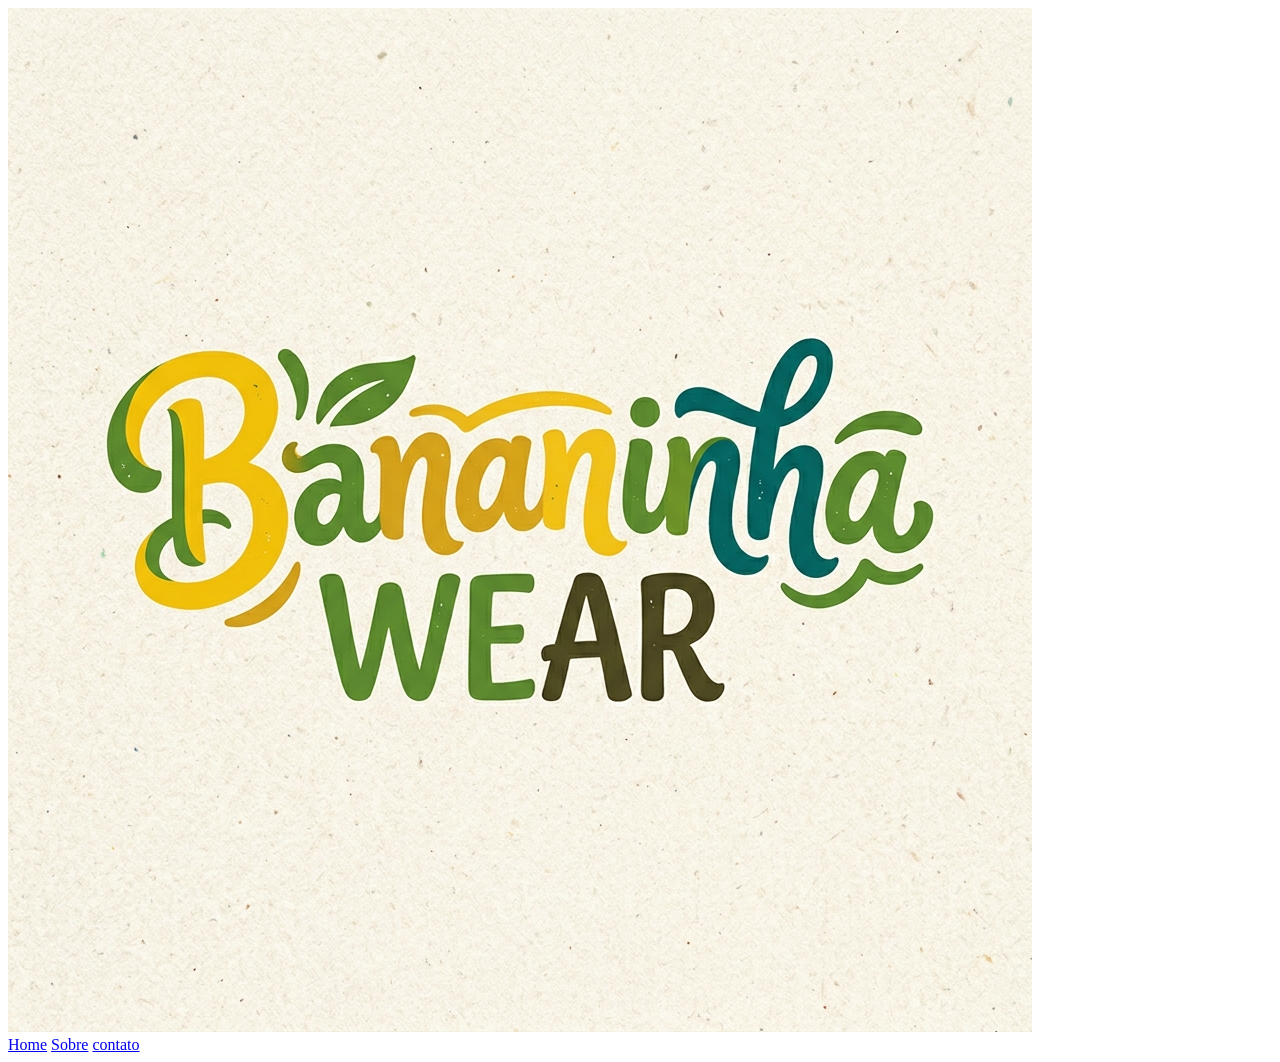
==== index.html @ 4f68c77f "Criação do index.html e criação das folders img e fonts" ====
<!DOCTYPE html>
<html lang="pt-br">
<head>
    <meta charset="UTF-8">
    <meta name="viewport" content="width=device-width, initial-scale=1.0">
    <title>Bananinha Wear</title>
    <link rel="stylesheet" href="./style/style.css">
</head>
<body>
    <div class="principal">
        <header class="cabecalho">
            <img src="./img/logotipo.jpg" alt="">
            <nav class="menu">
                <a class="ativo" href="index.html">Home</a>
                <a href="./pages/sobre.html">Sobre</a>
                <a href="./pages/contato.html">contato</a>
            </nav>
        </header>
    
        <main>
            
        </main>
    </div>    
</body>
</html>
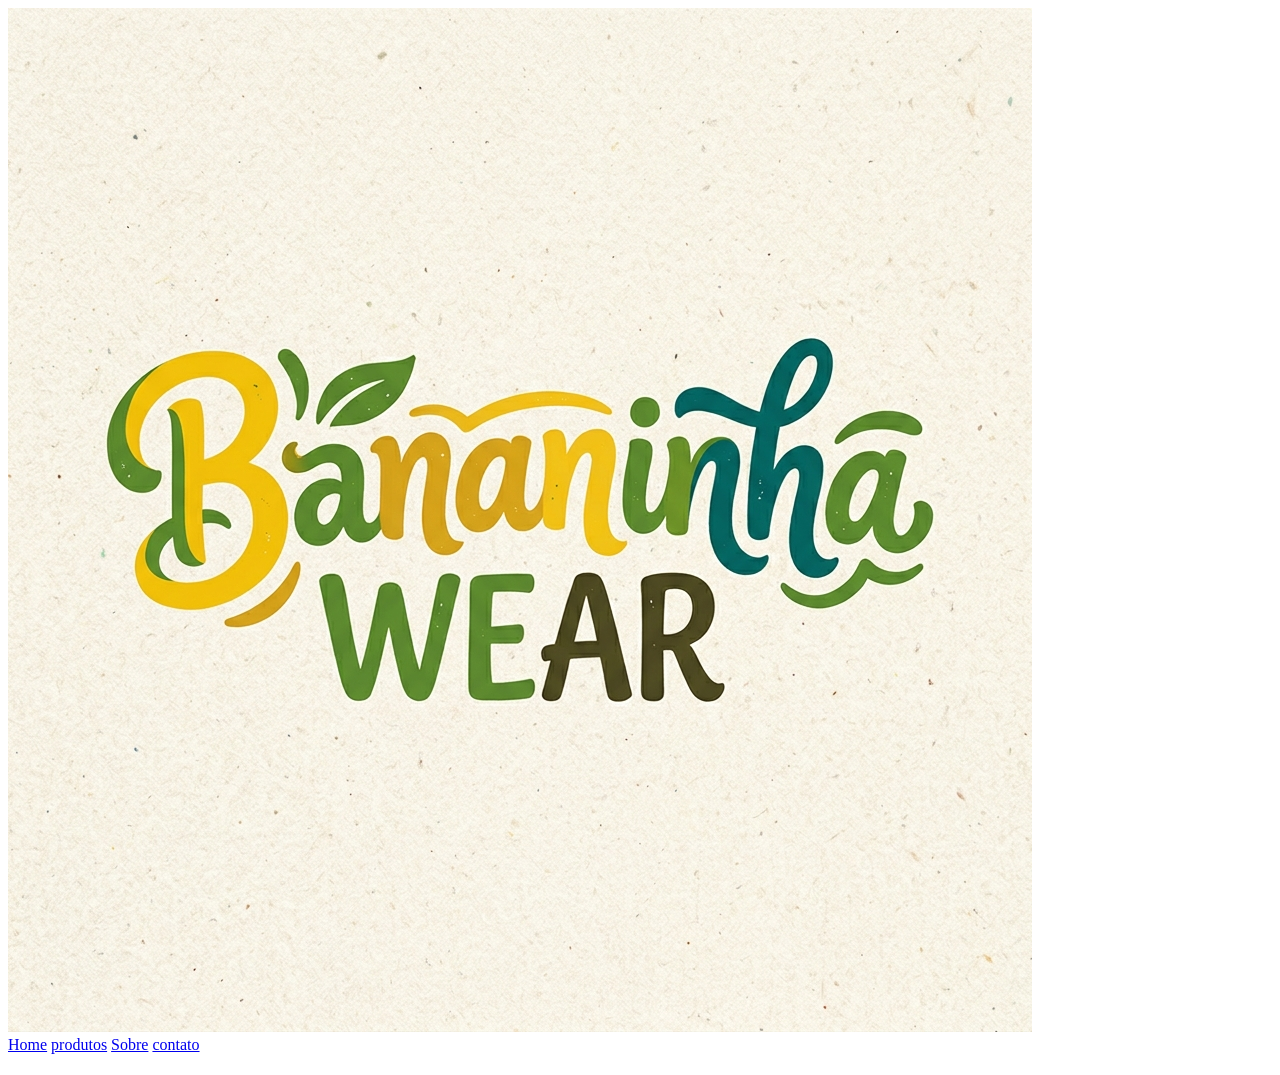
==== commit 79f49e83: "Criação da pags produtos e contato" ====
--- a/index.html
+++ b/index.html
@@ -3,7 +3,7 @@
 <head>
     <meta charset="UTF-8">
     <meta name="viewport" content="width=device-width, initial-scale=1.0">
-    <title>Bananinha Wear</title>
+    <title>Bananinha Wear | Home</title>
     <link rel="stylesheet" href="./style/style.css">
 </head>
 <body>
@@ -12,13 +12,14 @@
             <img src="./img/logotipo.jpg" alt="">
             <nav class="menu">
                 <a class="ativo" href="index.html">Home</a>
+                <a href="./pages/produtos.html">produtos</a>
                 <a href="./pages/sobre.html">Sobre</a>
                 <a href="./pages/contato.html">contato</a>
             </nav>
         </header>
     
         <main>
-            
+            <h1></h1>
         </main>
     </div>    
 </body>
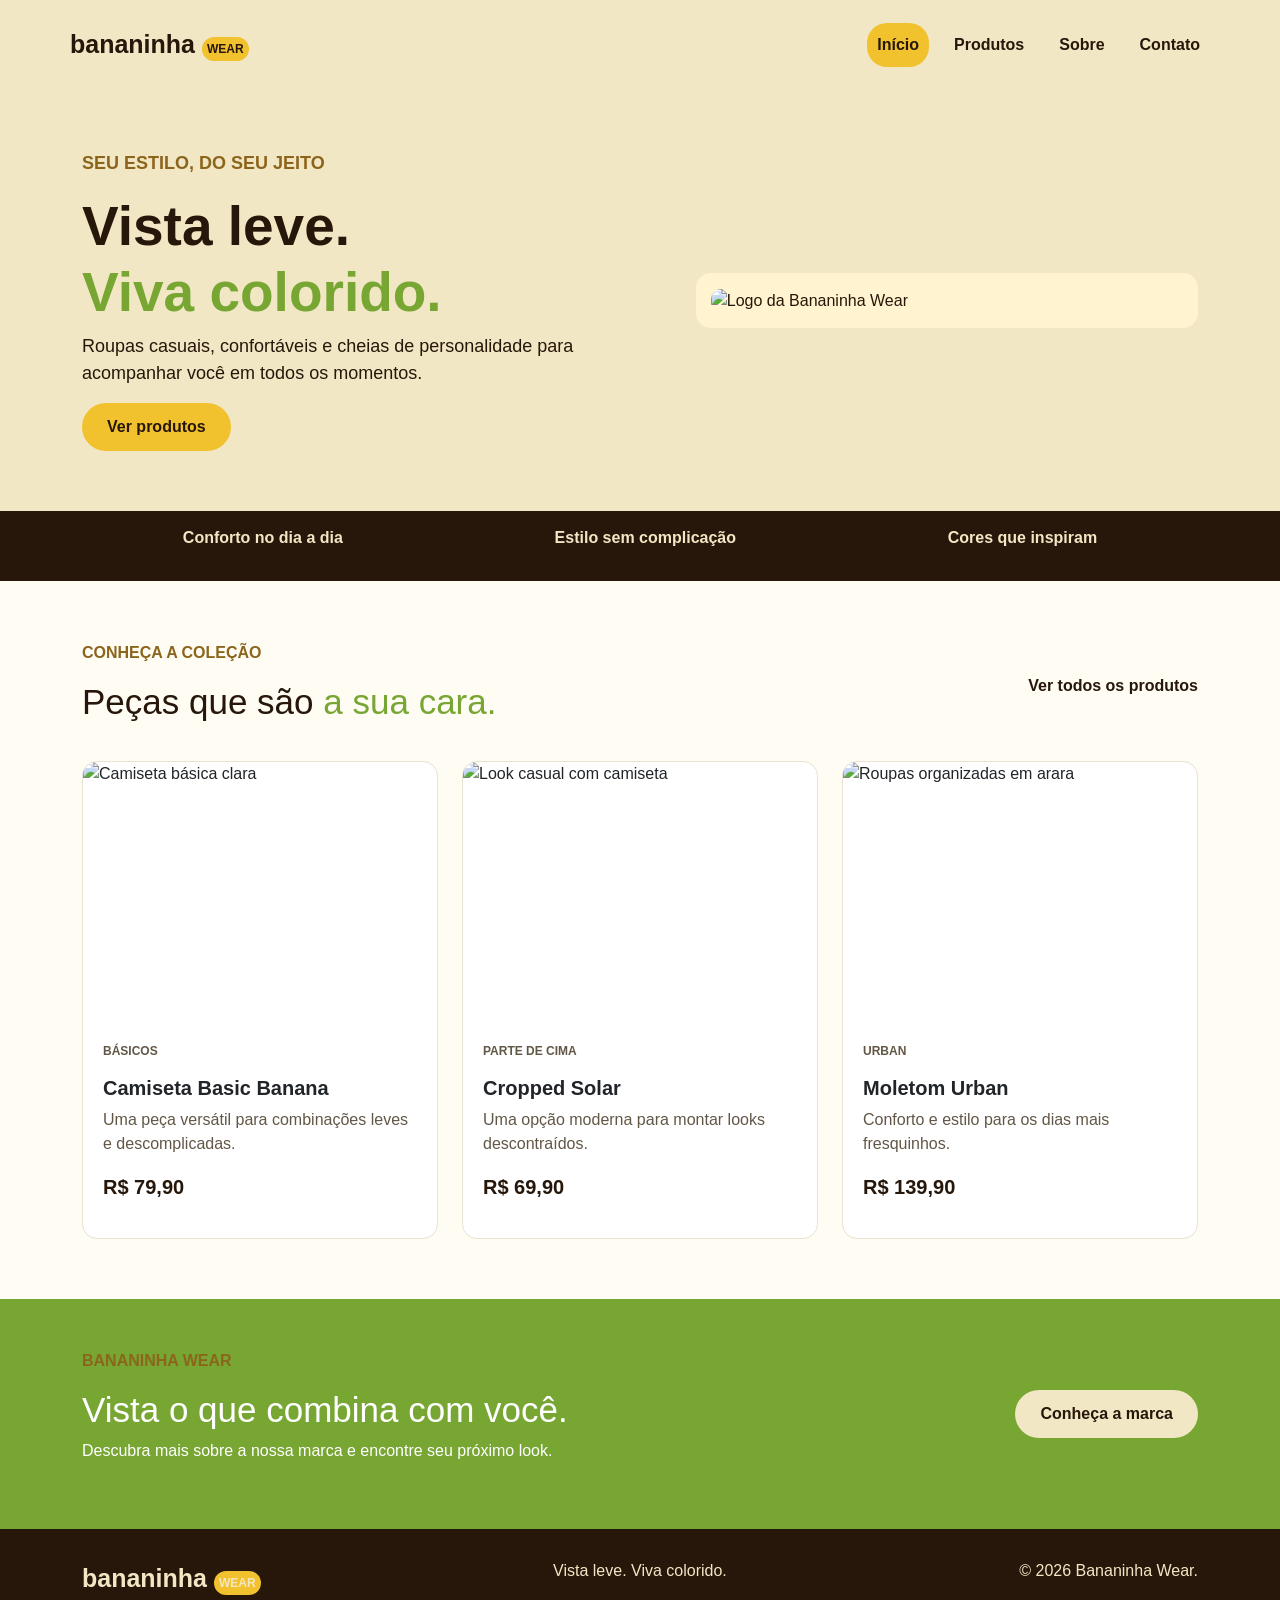
==== commit e7172b8c: "estilização das paginas e pequenas alterações nas mesmas" ====
--- a/index.html
+++ b/index.html
@@ -1,26 +1,116 @@
+
 <!DOCTYPE html>
-<html lang="pt-br">
+<html lang="pt-BR">
 <head>
     <meta charset="UTF-8">
     <meta name="viewport" content="width=device-width, initial-scale=1.0">
-    <title>Bananinha Wear | Home</title>
+    <title>Bananinha Wear | Início</title>
+    <link href="https://cdn.jsdelivr.net/npm/bootstrap@5.3.3/dist/css/bootstrap.min.css" rel="stylesheet">
     <link rel="stylesheet" href="./style/style.css">
 </head>
 <body>
-    <div class="principal">
-        <header class="cabecalho">
-            <img src="./img/logotipo.jpg" alt="">
-            <nav class="menu">
-                <a class="ativo" href="index.html">Home</a>
-                <a href="./pages/produtos.html">produtos</a>
-                <a href="./pages/sobre.html">Sobre</a>
-                <a href="./pages/contato.html">contato</a>
-            </nav>
-        </header>
-    
-        <main>
-            <h1></h1>
-        </main>
-    </div>    
+    <header class="topo">
+        <nav class="navbar navbar-expand-lg container" aria-label="Menu principal">
+            <a class="logo" href="index.html">bananinha <span>WEAR</span></a>
+            <div class="menu">
+                <a class="nav-link ativo" href="index.html">Início</a>
+                <a class="nav-link" href="./pages/produtos.html">Produtos</a>
+                <a class="nav-link" href="./pages/sobre.html">Sobre</a>
+                <a class="nav-link" href="./pages/contato.html">Contato</a>
+            </div>
+        </nav>
+    </header>
+
+    <main>
+        <section class="banner">
+            <div class="container banner-conteudo">
+                <div class="banner-texto">
+                    <p class="destaque">Seu estilo, do seu jeito</p>
+                    <h1>Vista leve.<br><span>Viva colorido.</span></h1>
+                    <p>Roupas casuais, confortáveis e cheias de personalidade para acompanhar você em todos os momentos.</p>
+                    <a class="btn botao" href="produtos.html">Ver produtos</a>
+                </div>
+
+                <div class="banner-imagem">
+                    <img src="assets/logo-bananinha-wear.png" alt="Logo da Bananinha Wear">
+                </div>
+            </div>
+        </section>
+
+        <section class="faixa">
+            <div class="container faixa-conteudo">
+                <p> Conforto no dia a dia</p>
+                <p> Estilo sem complicação</p>
+                <p> Cores que inspiram</p>
+            </div>
+        </section>
+
+        <section class="secao container">
+            <div class="cabecalho-secao">
+                <div>
+                    <p class="destaque">Conheça a coleção</p>
+                    <h2>Peças que são <span>a sua cara.</span></h2>
+                </div>
+                <a class="link" href="produtos.html">Ver todos os produtos</a>
+            </div>
+
+            <div class="row row-cols-1 row-cols-md-2 row-cols-lg-3 g-4">
+                <div class="col">
+                    <article class="card card-produto h-100">
+                        <img src="https://images.unsplash.com/photo-1521572163474-6864f9cf17ab?auto=format&fit=crop&w=900&q=85" class="card-img-top" alt="Camiseta básica clara">
+                        <div class="card-body">
+                            <p class="tipo">BÁSICOS</p>
+                            <h3 class="card-title">Camiseta Basic Banana</h3>
+                            <p class="card-text">Uma peça versátil para combinações leves e descomplicadas.</p>
+                            <p class="preco">R$ 79,90</p>
+                        </div>
+                    </article>
+                </div>
+
+                <div class="col">
+                    <article class="card card-produto h-100">
+                        <img src="https://images.unsplash.com/photo-1503342217505-b0a15ec3261c?auto=format&fit=crop&w=900&q=85" class="card-img-top" alt="Look casual com camiseta">
+                        <div class="card-body">
+                            <p class="tipo">PARTE DE CIMA</p>
+                            <h3 class="card-title">Cropped Solar</h3>
+                            <p class="card-text">Uma opção moderna para montar looks descontraídos.</p>
+                            <p class="preco">R$ 69,90</p>
+                        </div>
+                    </article>
+                </div>
+
+                <div class="col">
+                    <article class="card card-produto h-100">
+                        <img src="https://images.unsplash.com/photo-1551488831-00ddcb6c6bd3?auto=format&fit=crop&w=900&q=85" class="card-img-top" alt="Roupas organizadas em arara">
+                        <div class="card-body">
+                            <p class="tipo">URBAN</p>
+                            <h3 class="card-title">Moletom Urban</h3>
+                            <p class="card-text">Conforto e estilo para os dias mais fresquinhos.</p>
+                            <p class="preco">R$ 139,90</p>
+                        </div>
+                    </article>
+                </div>
+            </div>
+        </section>
+
+        <section class="chamada">
+            <div class="container chamada-conteudo">
+                <div>
+                    <p class="destaque">Bananinha Wear</p>
+                    <h2>Vista o que combina com você.</h2>
+                    <p>Descubra mais sobre a nossa marca e encontre seu próximo look.</p>
+                </div>
+                <a class="btn botao botao-claro" href="sobre.html">Conheça a marca</a>
+            </div>
+        </section>
+    </main>
+
+    <footer class="rodape">
+        <div class="container rodape-conteudo">
+            <a class="logo logo-rodape" href="index.html">bananinha <span>WEAR</span></a>
+            <p>Vista leve. Viva colorido.</p>
+            <p>&copy; 2026 Bananinha Wear.</p>
+        </div>
+    </footer>
 </body>
 </html>
--- a/style/style.css
+++ b/style/style.css
@@ -0,0 +1,478 @@
+
+body {
+    margin: 0;
+    background-color: #FFFCF4;
+    color: #26170A;
+    font-family: Arial, sans-serif;
+}
+
+img {
+    max-width: 100%;
+}
+
+.topo {
+    background-color: #F2E7C4;
+    padding: 15px;
+}
+
+.topo .navbar {
+    display: flex;
+    justify-content: space-between;
+    align-items: center;
+}
+
+.logo {
+    color: #26170A;
+    font-size: 25px;
+    font-weight: bold;
+    text-decoration: none;
+}
+
+.logo span {
+    background-color: #F2C12E;
+    padding: 5px;
+    border-radius: 15px;
+    font-size: 12px;
+}
+
+.menu {
+    display: flex;
+    gap: 15px;
+}
+
+.menu a {
+    color: #26170A;
+    text-decoration: none;
+    font-weight: bold;
+    padding: 10px;
+}
+
+.menu a:hover {
+    color: #78A633;
+}
+
+.menu .ativo {
+    background-color: #F2C12E;
+    border-radius: 20px;
+}
+
+.banner {
+    background-color: #F2E7C4;
+    padding: 60px 0;
+}
+
+.banner-conteudo {
+    display: flex;
+    justify-content: space-between;
+    align-items: center;
+    gap: 30px;
+}
+
+.banner-texto {
+    width: 50%;
+}
+
+.banner-texto h1 {
+    font-size: 55px;
+    font-weight: bold;
+}
+
+.banner-texto h1 span {
+    color: #78A633;
+}
+
+.banner-texto p {
+    font-size: 18px;
+}
+
+.destaque {
+    color: #8C651C;
+    font-weight: bold;
+    text-transform: uppercase;
+}
+
+.banner-imagem {
+    width: 45%;
+    background-color: #FFF4CF;
+    padding: 15px;
+    border-radius: 15px;
+}
+
+.banner-imagem img {
+    width: 100%;
+    border-radius: 10px;
+}
+
+.botao {
+    background-color: #F2C12E;
+    color: #26170A;
+    padding: 12px 25px;
+    border: none;
+    border-radius: 25px;
+    text-decoration: none;
+    font-weight: bold;
+}
+
+.botao:hover {
+    background-color: #26170A;
+    color: white;
+}
+
+.faixa {
+    background-color: #26170A;
+    color: #F2E7C4;
+    padding: 15px;
+}
+
+.faixa-conteudo {
+    display: flex;
+    justify-content: space-around;
+    flex-wrap: wrap;
+    gap: 10px;
+}
+
+.faixa p {
+    font-weight: bold;
+}
+
+.secao {
+    padding-top: 60px;
+    padding-bottom: 60px;
+}
+
+.cabecalho-secao {
+    display: flex;
+    justify-content: space-between;
+    align-items: center;
+    margin-bottom: 30px;
+}
+
+.cabecalho-secao h2 {
+    font-size: 35px;
+}
+
+.cabecalho-secao h2 span {
+    color: #78A633;
+}
+
+.link {
+    color: #26170A;
+    text-decoration: none;
+    font-weight: bold;
+}
+
+.link:hover {
+    color: #78A633;
+}
+
+.card-produto {
+    border: 1px solid #E9E1D1;
+    border-radius: 15px;
+    overflow: hidden;
+    transition: 0.3s;
+}
+
+.card-produto:hover {
+    transform: translateY(-5px);
+}
+
+.card-produto img {
+    width: 100%;
+    height: 260px;
+    object-fit: cover;
+}
+
+.card-produto .card-body {
+    padding: 20px;
+}
+
+.tipo {
+    color: #8C651C;
+    font-size: 12px;
+    font-weight: bold;
+}
+
+.card-produto h2,
+.card-produto h3 {
+    font-size: 20px;
+    font-weight: bold;
+}
+
+.card-produto p {
+    color: #625746;
+}
+
+.preco {
+    color: #26170A !important;
+    font-size: 20px;
+    font-weight: bold;
+}
+
+.botao-card {
+    color: #26170A;
+    border: 1px solid #26170A;
+    border-radius: 20px;
+    text-decoration: none;
+}
+
+.botao-card:hover {
+    background-color: #26170A;
+    color: white;
+}
+
+.chamada {
+    background-color: #78A633;
+    color: white;
+    padding: 50px 0;
+}
+
+.chamada-conteudo {
+    display: flex;
+    justify-content: space-between;
+    align-items: center;
+    gap: 20px;
+}
+
+.chamada h2 {
+    font-size: 35px;
+}
+
+.botao-claro {
+    background-color: #F2E7C4;
+}
+
+.titulo-pagina {
+    background-color: #F2E7C4;
+    padding: 60px 0;
+}
+
+.titulo-pagina h1 {
+    font-size: 45px;
+    font-weight: bold;
+}
+
+.titulo-pagina h1 span {
+    color: #78A633;
+}
+
+.titulo-pagina p {
+    color: #625746;
+}
+
+.alerta {
+    background-color: #FFF3C9;
+    border: 1px solid #E7D18D;
+    padding: 15px;
+    margin-bottom: 30px;
+}
+
+.aviso {
+    color: #71695D;
+    font-size: 13px;
+    margin-top: 20px;
+}
+
+.sobre-conteudo {
+    display: flex;
+    align-items: center;
+    gap: 40px;
+}
+
+.sobre-imagem {
+    width: 50%;
+    background-color: #F2E7C4;
+    padding: 15px;
+    border-radius: 15px;
+}
+
+.sobre-imagem img {
+    width: 100%;
+    border-radius: 10px;
+}
+
+.sobre-texto {
+    width: 50%;
+}
+
+.sobre-texto h2 {
+    font-size: 38px;
+}
+
+.sobre-texto h2 span {
+    color: #78A633;
+}
+
+.sobre-texto p {
+    color: #625746;
+}
+
+.valores {
+    background-color: #F2E7C4;
+    padding: 60px 0;
+}
+
+.valor {
+    background-color: #FFFCF4;
+    border: none;
+    border-radius: 15px;
+    padding: 15px;
+}
+
+.valor span {
+    color: #78A633;
+    font-size: 30px;
+}
+
+.valor h3 {
+    font-size: 22px;
+    font-weight: bold;
+}
+
+.contato-conteudo {
+    display: flex;
+    justify-content: space-between;
+    gap: 40px;
+}
+
+.contato-texto {
+    width: 45%;
+}
+
+.contato-texto h2 {
+    font-size: 35px;
+}
+
+.contato-texto p {
+    color: #625746;
+}
+
+.info {
+    display: flex;
+    align-items: center;
+    gap: 15px;
+    margin-top: 20px;
+}
+
+.info span {
+    background-color: #F2C12E;
+    padding: 12px;
+    border-radius: 50%;
+    font-size: 20px;
+}
+
+.info h3 {
+    font-size: 18px;
+    font-weight: bold;
+}
+
+.formulario {
+    width: 55%;
+    background-color: #F2E7C4;
+    padding: 30px;
+    border-radius: 15px;
+}
+
+.formulario h2 {
+    font-size: 25px;
+    margin-bottom: 20px;
+}
+
+.form-label {
+    font-weight: bold;
+}
+
+.form-control,
+.form-select {
+    padding: 10px;
+    border: 1px solid #8C651C;
+    border-radius: 8px;
+}
+
+.rodape {
+    background-color: #26170A;
+    color: #F2E7C4;
+    padding: 30px 0;
+}
+
+.rodape-conteudo {
+    display: flex;
+    justify-content: space-between;
+    align-items: center;
+    flex-wrap: wrap;
+    gap: 15px;
+}
+
+.logo-rodape {
+    color: #F2E7C4;
+}
+
+.rodape p,
+.rodape small {
+    color: #F2E7C4;
+}
+
+@media (max-width: 768px) {
+
+    .topo .navbar {
+        flex-direction: column;
+        gap: 15px;
+    }
+
+    .menu {
+        flex-wrap: wrap;
+        justify-content: center;
+        gap: 5px;
+    }
+
+    .banner-conteudo {
+        flex-direction: column;
+    }
+
+    .banner-texto,
+    .banner-imagem {
+        width: 100%;
+    }
+
+    .banner-texto h1 {
+        font-size: 40px;
+    }
+
+    .faixa-conteudo {
+        flex-direction: column;
+        align-items: center;
+    }
+
+    .cabecalho-secao {
+        flex-direction: column;
+        align-items: flex-start;
+        gap: 15px;
+    }
+
+    .chamada-conteudo {
+        flex-direction: column;
+        align-items: flex-start;
+    }
+
+    .sobre-conteudo {
+        flex-direction: column;
+    }
+
+    .sobre-imagem,
+    .sobre-texto {
+        width: 100%;
+    }
+
+    .contato-conteudo {
+        flex-direction: column;
+    }
+
+    .contato-texto,
+    .formulario {
+        width: 100%;
+    }
+
+    .rodape-conteudo {
+        flex-direction: column;
+        align-items: flex-start;
+    }
+}
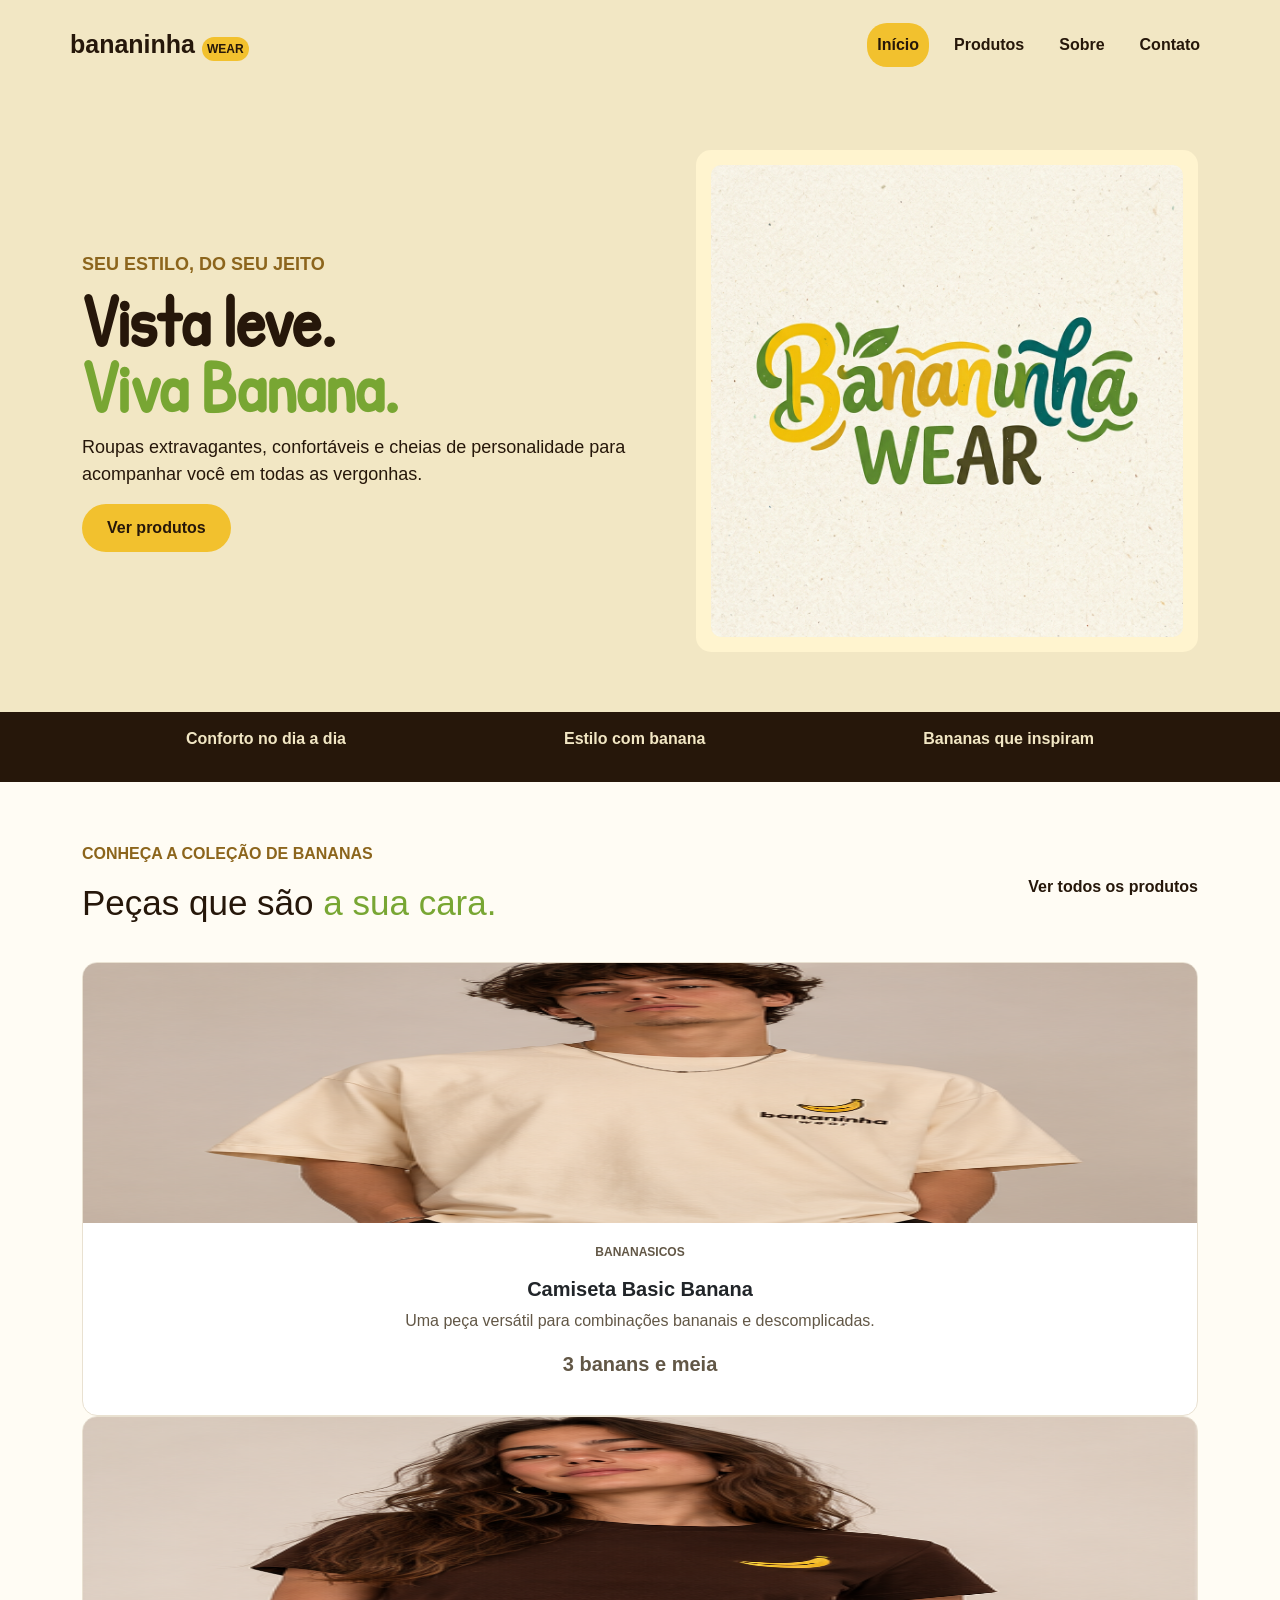
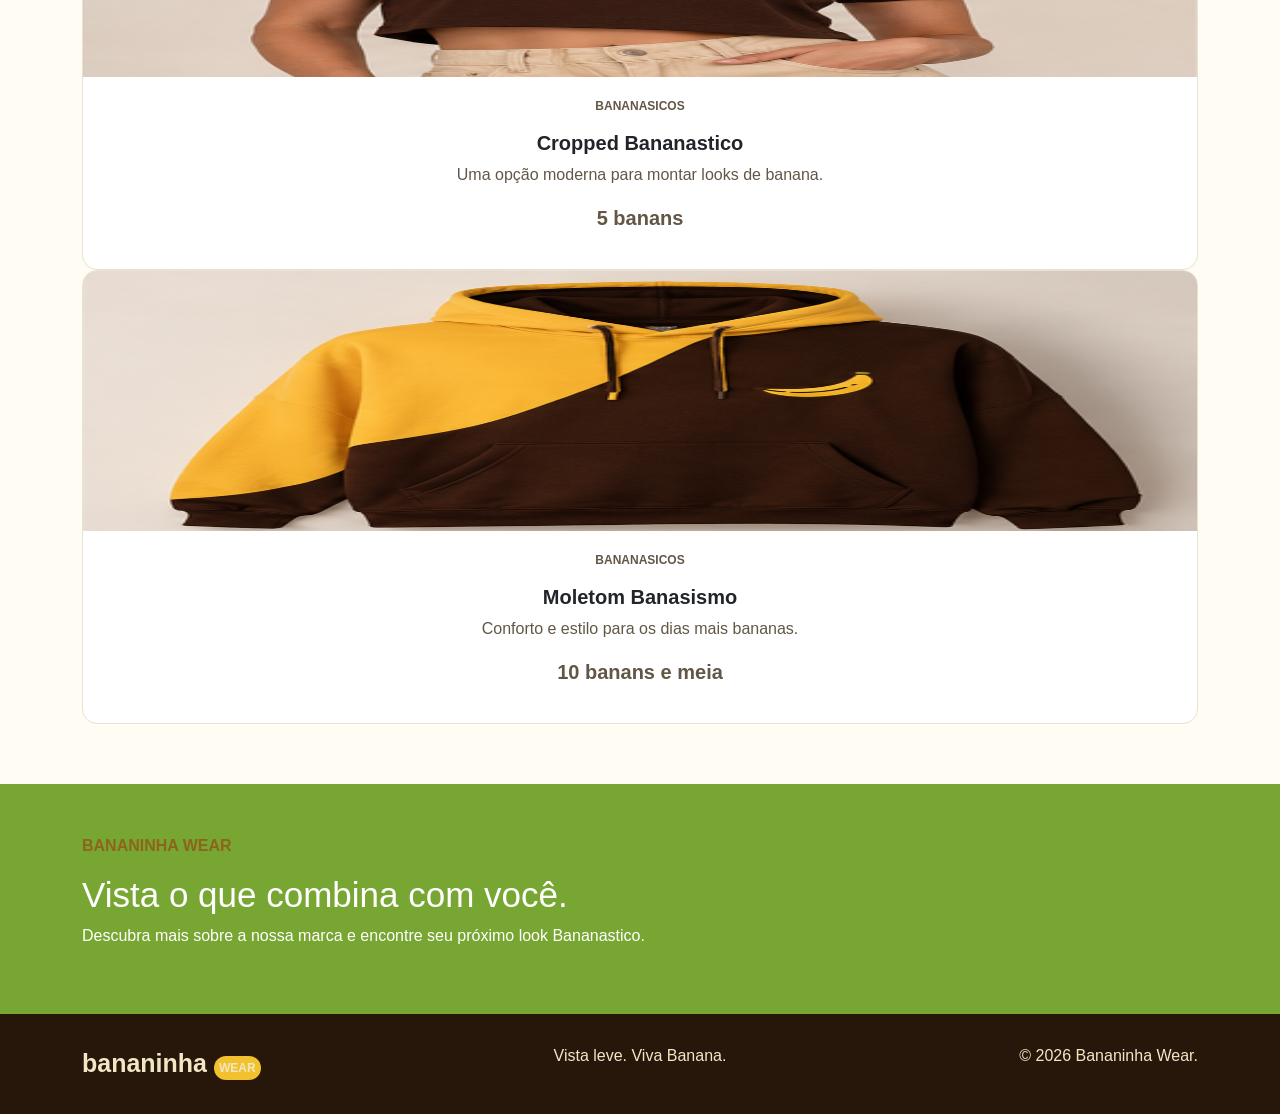
==== commit 37506aa0: "finalização do site" ====
--- a/index.html
+++ b/index.html
@@ -10,7 +10,7 @@
 </head>
 <body>
     <header class="topo">
-        <nav class="navbar navbar-expand-lg container" aria-label="Menu principal">
+        <nav class="navbar container" aria-label="Menu principal">
             <a class="logo" href="index.html">bananinha <span>WEAR</span></a>
             <div class="menu">
                 <a class="nav-link ativo" href="index.html">Início</a>
@@ -26,13 +26,13 @@
             <div class="container banner-conteudo">
                 <div class="banner-texto">
                     <p class="destaque">Seu estilo, do seu jeito</p>
-                    <h1>Vista leve.<br><span>Viva colorido.</span></h1>
-                    <p>Roupas casuais, confortáveis e cheias de personalidade para acompanhar você em todos os momentos.</p>
-                    <a class="btn botao" href="produtos.html">Ver produtos</a>
+                    <h1>Vista leve.<br><span>Viva Banana.</span></h1>
+                    <p>Roupas extravagantes, confortáveis e cheias de personalidade para acompanhar você em todas as vergonhas.</p>
+                    <a class="btn botao" href="./pages/produtos.html">Ver produtos</a>
                 </div>
 
                 <div class="banner-imagem">
-                    <img src="assets/logo-bananinha-wear.png" alt="Logo da Bananinha Wear">
+                    <img src="./img/logotipo.jpg" alt="Logo da Bananinha Wear">
                 </div>
             </div>
         </section>
@@ -40,53 +40,53 @@
         <section class="faixa">
             <div class="container faixa-conteudo">
                 <p> Conforto no dia a dia</p>
-                <p> Estilo sem complicação</p>
-                <p> Cores que inspiram</p>
+                <p> Estilo com banana</p>
+                <p> Bananas que inspiram</p>
             </div>
         </section>
 
         <section class="secao container">
             <div class="cabecalho-secao">
                 <div>
-                    <p class="destaque">Conheça a coleção</p>
+                    <p class="destaque">Conheça a coleção de bananas</p>
                     <h2>Peças que são <span>a sua cara.</span></h2>
                 </div>
-                <a class="link" href="produtos.html">Ver todos os produtos</a>
+                <a class="link" href="./pages/produtos.html">Ver todos os produtos</a>
             </div>
 
-            <div class="row row-cols-1 row-cols-md-2 row-cols-lg-3 g-4">
+            <div>
                 <div class="col">
-                    <article class="card card-produto h-100">
-                        <img src="https://images.unsplash.com/photo-1521572163474-6864f9cf17ab?auto=format&fit=crop&w=900&q=85" class="card-img-top" alt="Camiseta básica clara">
+                    <article class="card card-produto">
+                        <img src="./img/01-camiseta-creme.png" class="card-img-top" alt="Camiseta básica clara">
                         <div class="card-body">
-                            <p class="tipo">BÁSICOS</p>
-                            <h3 class="card-title">Camiseta Basic Banana</h3>
-                            <p class="card-text">Uma peça versátil para combinações leves e descomplicadas.</p>
-                            <p class="preco">R$ 79,90</p>
+                                <p class="tipo">BANANASICOS</p>
+                                <h3 class="card-title">Camiseta Basic Banana</h3>
+                                <p class="card-text">Uma peça versátil para combinações bananais e descomplicadas.</p>
+                                <p class="preco">3 banans e meia</p>
                         </div>
                     </article>
                 </div>
 
                 <div class="col">
-                    <article class="card card-produto h-100">
-                        <img src="https://images.unsplash.com/photo-1503342217505-b0a15ec3261c?auto=format&fit=crop&w=900&q=85" class="card-img-top" alt="Look casual com camiseta">
+                    <article class="card card-produto">
+                        <img src="./img/02-cropped-marrom.png" class="card-img-top" alt="Look casual com camiseta">
                         <div class="card-body">
-                            <p class="tipo">PARTE DE CIMA</p>
-                            <h3 class="card-title">Cropped Solar</h3>
-                            <p class="card-text">Uma opção moderna para montar looks descontraídos.</p>
-                            <p class="preco">R$ 69,90</p>
+                            <p class="tipo">BANANASICOS</p>
+                            <h3 class="card-title">Cropped Bananastico</h3>
+                            <p class="card-text">Uma opção moderna para montar looks de banana.</p>
+                            <p class="preco">5 banans</p>
                         </div>
                     </article>
                 </div>
 
                 <div class="col">
-                    <article class="card card-produto h-100">
-                        <img src="https://images.unsplash.com/photo-1551488831-00ddcb6c6bd3?auto=format&fit=crop&w=900&q=85" class="card-img-top" alt="Roupas organizadas em arara">
+                    <article class="card card-produto">
+                        <img src="./img/03-moletom-amarelo-marrom.png" class="card-img-top" alt="Roupas organizadas em arara">
                         <div class="card-body">
-                            <p class="tipo">URBAN</p>
-                            <h3 class="card-title">Moletom Urban</h3>
-                            <p class="card-text">Conforto e estilo para os dias mais fresquinhos.</p>
-                            <p class="preco">R$ 139,90</p>
+                            <p class="tipo">BANANASICOS</p>
+                            <h3 class="card-title">Moletom Banasismo</h3>
+                            <p class="card-text">Conforto e estilo para os dias mais bananas.</p>
+                            <p class="preco">10 banans e meia</p>
                         </div>
                     </article>
                 </div>
@@ -98,17 +98,16 @@
                 <div>
                     <p class="destaque">Bananinha Wear</p>
                     <h2>Vista o que combina com você.</h2>
-                    <p>Descubra mais sobre a nossa marca e encontre seu próximo look.</p>
+                    <p>Descubra mais sobre a nossa marca e encontre seu próximo look Bananastico.</p>
                 </div>
-                <a class="btn botao botao-claro" href="sobre.html">Conheça a marca</a>
             </div>
         </section>
     </main>
 
     <footer class="rodape">
         <div class="container rodape-conteudo">
-            <a class="logo logo-rodape" href="index.html">bananinha <span>WEAR</span></a>
-            <p>Vista leve. Viva colorido.</p>
+            <a class=" logo logo-rodape" href="./index.html">bananinha <span>WEAR</span></a>
+            <p>Vista leve. Viva Banana.</p>
             <p>&copy; 2026 Bananinha Wear.</p>
         </div>
     </footer>
--- a/style/style.css
+++ b/style/style.css
@@ -1,3 +1,15 @@
+@font-face {
+    font-family:'KG' ;
+    src: url(../fonts/KGPerfectPenmanship.otf), url(../fonts/KGPerfectPenmanship.ttf);
+}
+
+h1{
+    font-family: 'KG';
+}
+
+.so{
+    font-family: 'KG';
+}
 
 body {
     margin: 0;
@@ -135,6 +147,16 @@
     font-weight: bold;
 }
 
+.formulario{
+    width: 55%;
+    background-color: #F2E7C4;
+    padding: 30px;
+    border-radius: 15px;
+    text-align: center;
+    
+
+}
+
 .secao {
     padding-top: 60px;
     padding-bottom: 60px;
@@ -164,7 +186,6 @@
 .link:hover {
     color: #78A633;
 }
-
 .card-produto {
     border: 1px solid #E9E1D1;
     border-radius: 15px;
@@ -179,7 +200,6 @@
 .card-produto img {
     width: 100%;
     height: 260px;
-    object-fit: cover;
 }
 
 .card-produto .card-body {
@@ -203,21 +223,9 @@
 }
 
 .preco {
-    color: #26170A !important;
+    color: #26170A;
     font-size: 20px;
     font-weight: bold;
-}
-
-.botao-card {
-    color: #26170A;
-    border: 1px solid #26170A;
-    border-radius: 20px;
-    text-decoration: none;
-}
-
-.botao-card:hover {
-    background-color: #26170A;
-    color: white;
 }
 
 .chamada {
@@ -266,12 +274,6 @@
     margin-bottom: 30px;
 }
 
-.aviso {
-    color: #71695D;
-    font-size: 13px;
-    margin-top: 20px;
-}
-
 .sobre-conteudo {
     display: flex;
     align-items: center;
@@ -309,6 +311,10 @@
 .valores {
     background-color: #F2E7C4;
     padding: 60px 0;
+}
+
+.card{
+    text-align: center;
 }
 
 .valor {
@@ -365,29 +371,6 @@
     font-weight: bold;
 }
 
-.formulario {
-    width: 55%;
-    background-color: #F2E7C4;
-    padding: 30px;
-    border-radius: 15px;
-}
-
-.formulario h2 {
-    font-size: 25px;
-    margin-bottom: 20px;
-}
-
-.form-label {
-    font-weight: bold;
-}
-
-.form-control,
-.form-select {
-    padding: 10px;
-    border: 1px solid #8C651C;
-    border-radius: 8px;
-}
-
 .rodape {
     background-color: #26170A;
     color: #F2E7C4;
